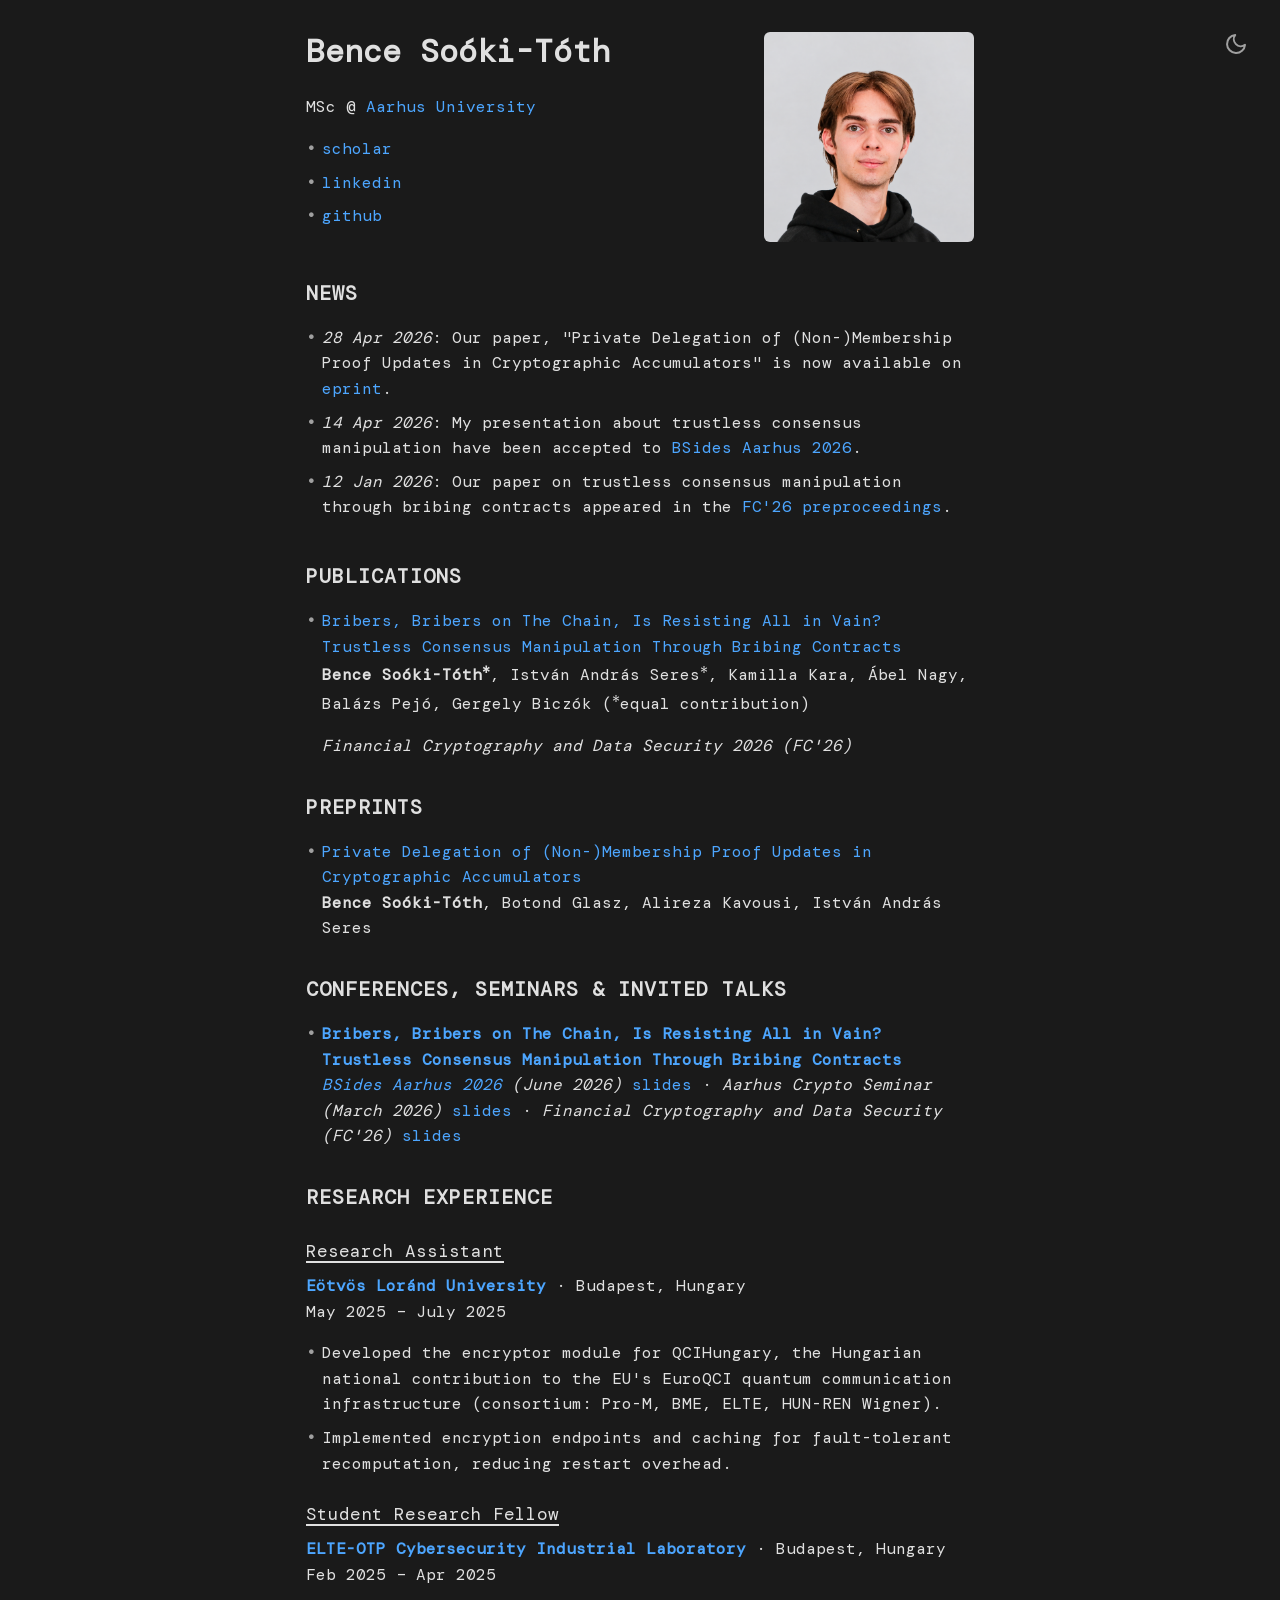
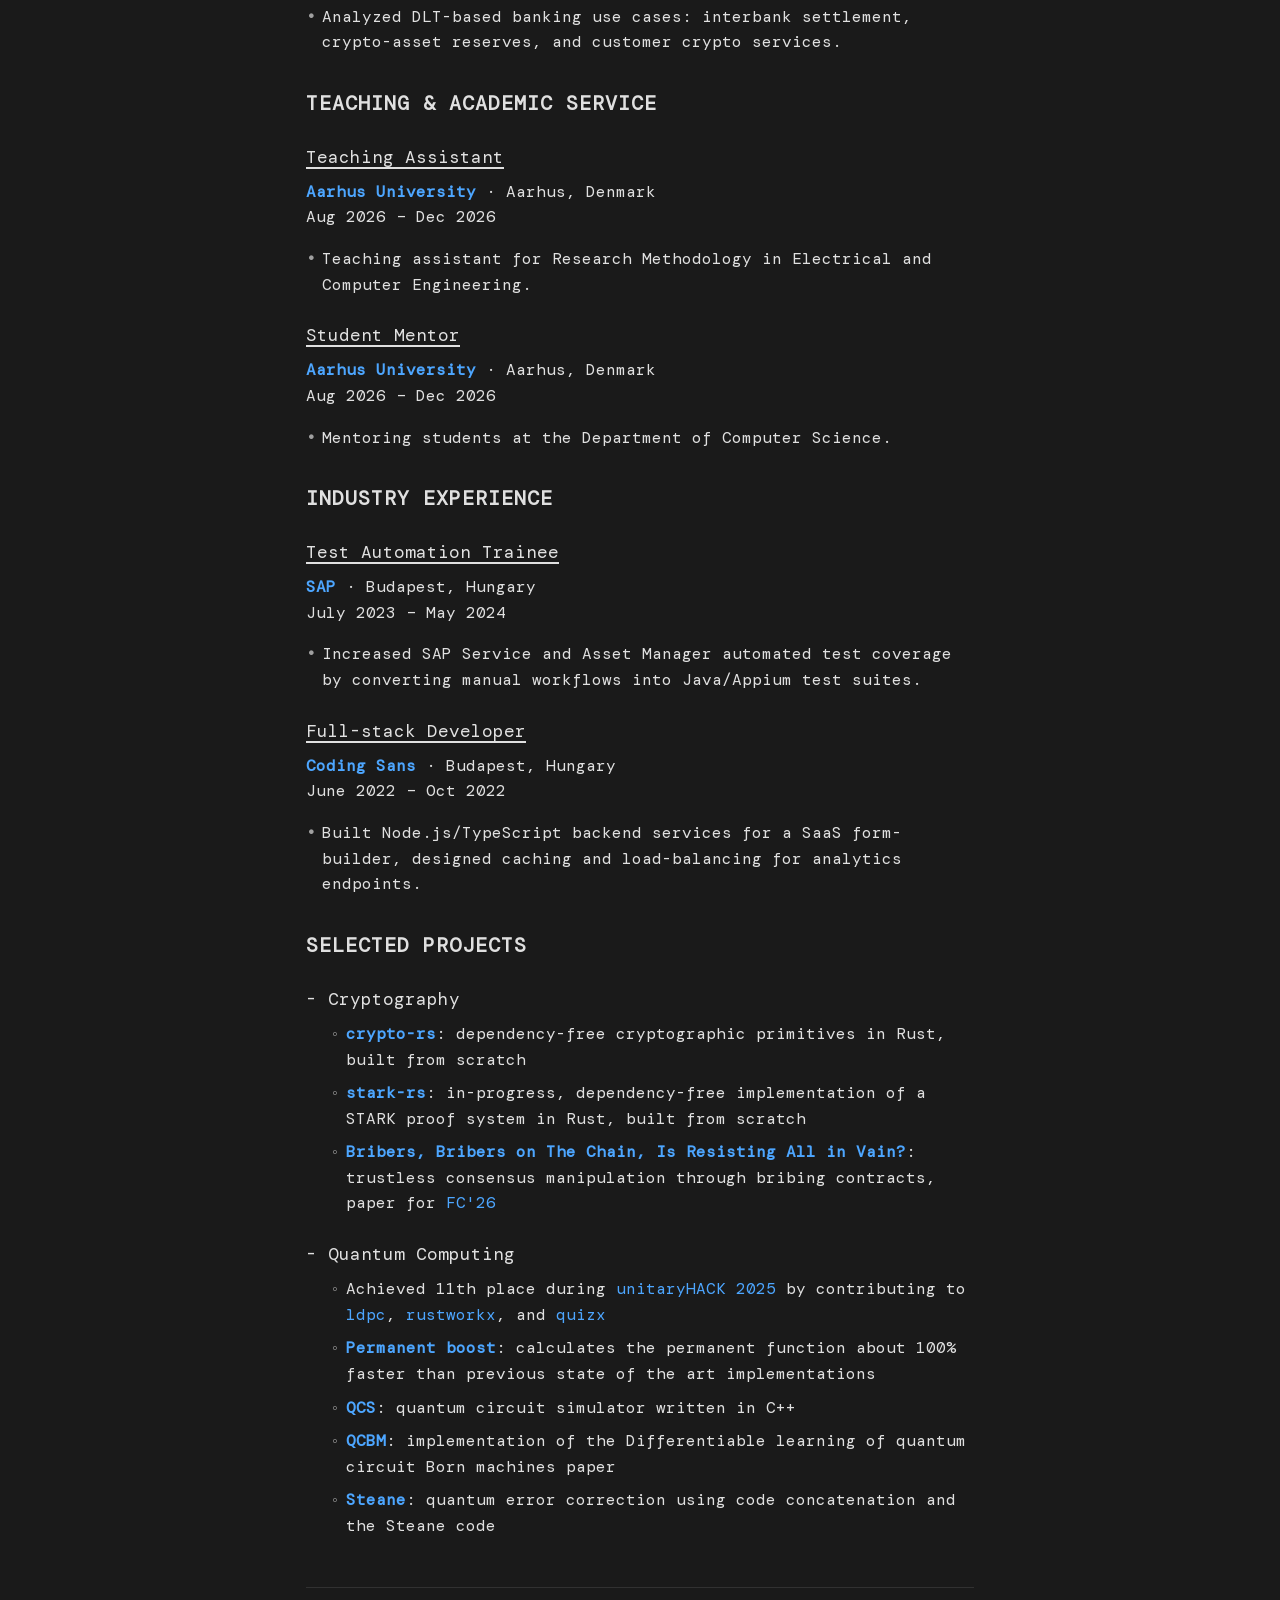
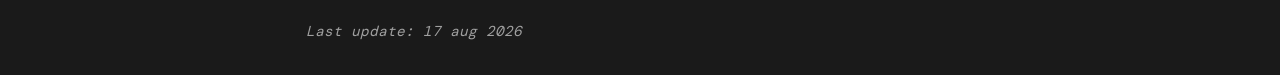
==== index.html @ 39c0cb00 "Deploy bencesookitoth/bencesookitoth.github.io to bencesookitoth/bencesookitoth.github.io:gh-pages" ====
<!DOCTYPE html>
<html lang="en">
<head>
  
  
  
  
  
    
      
        
      
    
    
      
    
    
  

    <meta charset="UTF-8">
    <meta name="viewport" content="width=device-width, initial-scale=1.0">
    <link rel="stylesheet" href="https://bencesookitoth.github.io/style.css">

  <title>Bence Soóki-Tóth</title>
  <meta name="description" content="MSc student at Aarhus University and researcher at Eötvös Loránd University, working at the intersection of cryptography and game theory.">
    <meta name="author" content="Bence Soóki-Tóth">
  <meta name="keywords" content="Bence Soóki-Tóth, Bence Sooki-Toth, Bence Soóki Tóth, Bence Sooki Toth, Bence Sookitoth, cryptography, zero-knowledge proofs, ZK, STARK, formal verification, quantum computing, blockchain, Rust, researcher">
  <link rel="canonical" href="https://bencesookitoth.github.io/">
    
    

    <!-- Preferred search result thumbnail -->
    <meta name="robots" content="max-image-preview:large">
    <meta name="thumbnail" content="https://bencesookitoth.github.io/Bence_Sooki_Toth_480.jpeg">

    <!-- Open Graph -->
    <meta property="og:type" content="website">
    <meta property="og:url" content="https://bencesookitoth.github.io/">
    <meta property="og:title" content="Bence Soóki-Tóth">
    <meta property="og:description" content="MSc student at Aarhus University and researcher at Eötvös Loránd University, working at the intersection of cryptography and game theory.">
    <meta property="og:site_name" content="Bence Soóki-Tóth">
    <meta property="og:locale" content="en_US">
    <meta property="og:image" content="https://bencesookitoth.github.io/Bence_Sooki_Toth_480.jpeg">
    <meta property="og:image:width" content="1254">
    <meta property="og:image:height" content="1254">
    <meta property="og:image:type" content="image/jpeg">
    <meta property="og:image:alt" content="Bence Soóki-Tóth">

    <!-- Twitter -->
    <meta name="twitter:card" content="summary">
    <meta name="twitter:url" content="https://bencesookitoth.github.io/">
    <meta name="twitter:title" content="Bence Soóki-Tóth">
    <meta name="twitter:description" content="MSc student at Aarhus University and researcher at Eötvös Loránd University, working at the intersection of cryptography and game theory.">
    <meta name="twitter:creator" content="@bencesookitoth">
    <meta name="twitter:image" content="https://bencesookitoth.github.io/Bence_Sooki_Toth_480.jpeg">
    <meta name="twitter:image:alt" content="Bence Soóki-Tóth">
    
    <!-- Structured Data -->
    <script type="application/ld+json">
    {
      "@context": "https://schema.org",
      "@graph": [
        {
          "@type": "ProfilePage",
          "@id": "https://bencesookitoth.github.io/#profilepage",
          "url": "https://bencesookitoth.github.io/",
          "name": "Bence Soóki-Tóth",
          "mainEntity": { "@id": "https://bencesookitoth.github.io/#person" },
          "primaryImageOfPage": { "@id": "https://bencesookitoth.github.io/#photo" }
        },
        {
          "@type": "Person",
          "@id": "https://bencesookitoth.github.io/#person",
          "name": "Bence Soóki-Tóth",
          "alternateName": ["Bence Sooki-Toth", "Bence Soóki Tóth", "Bence Sooki Toth", "Bence Sookitoth"],
          "url": "https://bencesookitoth.github.io/",
          "image": {
            "@type": "ImageObject",
            "@id": "https://bencesookitoth.github.io/#photo",
            "url": "https://bencesookitoth.github.io/Bence_Sooki_Toth_480.jpeg",
            "contentUrl": "https://bencesookitoth.github.io/Bence_Sooki_Toth_480.jpeg",
            "width": 1254,
            "height": 1254,
            "caption": "Bence Soóki-Tóth"
          },
          "description": "MSc student at Aarhus University and researcher at Eötvös Loránd University, working at the intersection of cryptography and game theory.",
          "sameAs": [
            "https://github.com/bencesookitoth",
            "https://x.com/bencesookitoth",
            "https://scholar.google.com/citations?user=pHUa0aQAAAAJ"
          ],
          "jobTitle": ["Cryptography Researcher", "Research Assistant"],
          "worksFor": {
            "@type": "CollegeOrUniversity",
            "name": "Eötvös Loránd University",
            "url": "https://www.elte.hu/en/"
          },
          "affiliation": [
            {
              "@type": "CollegeOrUniversity",
              "name": "Aarhus University",
              "url": "https://cs.au.dk/"
            },
            {
              "@type": "CollegeOrUniversity",
              "name": "Eötvös Loránd University",
              "url": "https://www.elte.hu/en/"
            }
          ],
          "knowsAbout": [
            "Cryptoeconomics",
            "Mechanism Design",
            "Consensus Protocols",
            "Cryptography",
            "Zero-Knowledge Proofs",
            "Proof Systems",
            "Multi-Party Computation",
            "Cryptographic Accumulators",
            "Post-Quantum Cryptography",
            "Formal Verification",
            "Quantum Computing",
            "Blockchain Technology"
          ]
        },
        {
          "@type": "ScholarlyArticle",
          "name": "Bribers, Bribers on The Chain, Is Resisting All in Vain? Trustless Consensus Manipulation Through Bribing Contracts",
          "url": "https://fc26.ifca.ai/preproceedings/95.pdf",
          "sameAs": "https://eprint.iacr.org/2025/1719",
          "datePublished": "2026",
          "author": [
            { "@id": "https://bencesookitoth.github.io/#person" },
            { "@type": "Person", "name": "István András Seres" },
            { "@type": "Person", "name": "Kamilla Kara" },
            { "@type": "Person", "name": "Ábel Nagy" },
            { "@type": "Person", "name": "Balázs Pejó" },
            { "@type": "Person", "name": "Gergely Biczók" }
          ],
          "isPartOf": {
            "@type": "PublicationEvent",
            "name": "Financial Cryptography and Data Security 2026 (FC'26)"
          }
        },
        {
          "@type": "ScholarlyArticle",
          "name": "Private Delegation of (Non-)Membership Proof Updates in Cryptographic Accumulators",
          "url": "https://eprint.iacr.org/2026/832",
          "datePublished": "2026-04-28",
          "creativeWorkStatus": "Preprint",
          "author": [
            { "@id": "https://bencesookitoth.github.io/#person" },
            { "@type": "Person", "name": "Botond Glasz" },
            { "@type": "Person", "name": "Alireza Kavousi" },
            { "@type": "Person", "name": "István András Seres" }
          ]
        }
      ]
    }
    </script>
    
    <!-- Favicon -->
    <link rel="icon" type="image/svg+xml" href="https://bencesookitoth.github.io/favicon.svg">
    
    <!-- Font (self-hosted, see @font-face in style.css) -->
    <link rel="preload" href="https://bencesookitoth.github.io/fonts/dm-mono-latin.woff2" as="font" type="font/woff2" crossorigin>
</head>
<body>
    <div class="container">
        <!-- Sticky theme toggle -->
        <div class="theme-toggle-wrapper">
            <button class="theme-toggle" aria-label="Toggle theme">
                <svg class="theme-toggle-icon icon-moon" viewBox="0 0 24 24" fill="none" stroke="currentColor" stroke-width="2" stroke-linecap="round" stroke-linejoin="round" aria-hidden="true">
                    <path d="M21 12.79A9 9 0 1 1 11.21 3 7 7 0 0 0 21 12.79z"/>
                </svg>
                <svg class="theme-toggle-icon icon-sun" viewBox="0 0 24 24" fill="none" stroke="currentColor" stroke-width="2" stroke-linecap="round" stroke-linejoin="round" aria-hidden="true">
                    <circle cx="12" cy="12" r="5"/>
                    <line x1="12" y1="1" x2="12" y2="3"/>
                    <line x1="12" y1="21" x2="12" y2="23"/>
                    <line x1="4.22" y1="4.22" x2="5.64" y2="5.64"/>
                    <line x1="18.36" y1="18.36" x2="19.78" y2="19.78"/>
                    <line x1="1" y1="12" x2="3" y2="12"/>
                    <line x1="21" y1="12" x2="23" y2="12"/>
                    <line x1="4.22" y1="19.78" x2="5.64" y2="18.36"/>
                    <line x1="18.36" y1="5.64" x2="19.78" y2="4.22"/>
                </svg>
            </button>
        </div>

        <main>
            
<div class="content">
    <div class="intro">
<div class="intro-text">
<h1 id="bence-sooki-toth">Bence Soóki-Tóth</h1>
<p>MSc @ <a rel="external" href="https://cs.au.dk/research/cryptography-and-cyber-security">Aarhus University</a></p>
<ul>
<li><a rel="external" href="https://scholar.google.com/citations?user=pHUa0aQAAAAJ&amp;hl=en&amp;authuser=2">scholar</a></li>
<li><a rel="external" href="https://www.linkedin.com/in/stbence/">linkedin</a></li>
<li><a rel="external" href="https://github.com/bencesookitoth">github</a></li>
</ul>
</div>
<img class="intro-photo" src="/Bence_Sooki_Toth_480.jpeg" alt="Bence Soóki-Tóth" width="160" height="160">
</div>
<h2 id="news">NEWS</h2>
<ul>
<li><em>28 Apr 2026</em>: Our paper, "Private Delegation of (Non-)Membership Proof Updates in Cryptographic Accumulators" is now available on <a rel="external" href="https://eprint.iacr.org/2026/832">eprint</a>.</li>
<li><em>14 Apr 2026</em>: My presentation about trustless consensus manipulation have been accepted to <a rel="external" href="https://bsidesaarhus.dk/">BSides Aarhus 2026</a>.</li>
<li><em>12 Jan 2026</em>: Our paper on trustless consensus manipulation through bribing contracts appeared in the <a rel="external" href="https://fc26.ifca.ai/preproceedings/95.pdf">FC'26 preproceedings</a>.</li>
<li><em>21 Sep 2025</em>: Our paper on trustless consensus manipulation through bribing contracts is now available on <a rel="external" href="https://eprint.iacr.org/2025/1719">eprint</a>.</li>
<li><em>28 May - 11 Jun 2025</em>: Achieved 11th at <a rel="external" href="https://unitaryhack.dev/hackers/0xsooki/">unitaryHACK 2025</a> with contributions to open-source quantum computing projects.</li>
</ul>
<h2 id="publications">PUBLICATIONS</h2>
<ul>
<li>
<p><a rel="external" href="https://fc26.ifca.ai/preproceedings/95.pdf">Bribers, Bribers on The Chain, Is Resisting All in Vain? Trustless Consensus Manipulation Through Bribing Contracts</a><br />
<strong>Bence Soóki-Tóth<sup>*</sup></strong>, István András Seres<sup>*</sup>, Kamilla Kara, Ábel Nagy, Balázs Pejó, Gergely Biczók (<sup>*</sup>equal contribution)</p>
<p><em>Financial Cryptography and Data Security 2026 (FC'26)</em></p>
</li>
</ul>
<h2 id="preprints">PREPRINTS</h2>
<ul>
<li><a rel="external" href="https://eprint.iacr.org/2026/832.pdf">Private Delegation of (Non-)Membership Proof Updates in Cryptographic Accumulators</a><br />
<strong>Bence Soóki-Tóth</strong>, Botond Glasz, Alireza Kavousi, István András Seres</li>
</ul>
<h2 id="conferences-seminars-invited-talks">CONFERENCES, SEMINARS &amp; INVITED TALKS</h2>
<ul>
<li><strong><a rel="external" href="https://fc26.ifca.ai/preproceedings/95.pdf">Bribers, Bribers on The Chain, Is Resisting All in Vain? Trustless Consensus Manipulation Through Bribing Contracts</a></strong><br />
<em><a rel="external" href="https://bsidesaarhus.dk/">BSides Aarhus 2026</a> (June 2026)</em> <a href="/Bence_Sooki_Toth_bsides_consensus_manipulation.pdf">slides</a> · <em>Aarhus Crypto Seminar (March 2026)</em> <a href="/Bribers_AU_Crypto_Seminar.pdf">slides</a> · <em>Financial Cryptography and Data Security (FC'26)</em> <a href="/Bribers_FC.pdf">slides</a></li>
</ul>
<h2 id="research-experience">RESEARCH EXPERIENCE</h2>
<h3 id="research-assistant"><span class="job-title-underline">Research Assistant</span></h3>
<p><strong><a rel="external" href="https://www.elte.hu/en/">Eötvös Loránd University</a></strong> · Budapest, Hungary<br />
May 2025 – July 2025</p>
<ul>
<li>Developed the encryptor module for QCIHungary, the Hungarian national contribution to the EU's EuroQCI quantum communication infrastructure (consortium: Pro-M, BME, ELTE, HUN-REN Wigner).</li>
<li>Implemented encryption endpoints and caching for fault-tolerant recomputation, reducing restart overhead.</li>
</ul>
<h3 id="student-research-fellow"><span class="job-title-underline">Student Research Fellow</span></h3>
<p><strong><a rel="external" href="https://otpsecuritylab.inf.elte.hu/en">ELTE-OTP Cybersecurity Industrial Laboratory</a></strong> · Budapest, Hungary<br />
Feb 2025 – Apr 2025</p>
<ul>
<li>Analyzed DLT-based banking use cases: interbank settlement, crypto-asset reserves, and customer crypto services.</li>
</ul>
<h2 id="teaching-academic-service">TEACHING &amp; ACADEMIC SERVICE</h2>
<h3 id="teaching-assistant"><span class="job-title-underline">Teaching Assistant</span></h3>
<p><strong><a rel="external" href="https://ece.au.dk/en">Aarhus University</a></strong> · Aarhus, Denmark<br />
Aug 2026 – Dec 2026</p>
<ul>
<li>Teaching assistant for Research Methodology in Electrical and Computer Engineering.</li>
</ul>
<h3 id="student-mentor"><span class="job-title-underline">Student Mentor</span></h3>
<p><strong><a rel="external" href="https://cs.au.dk/">Aarhus University</a></strong> · Aarhus, Denmark<br />
Aug 2026 – Dec 2026</p>
<ul>
<li>Mentoring students at the Department of Computer Science.</li>
</ul>
<h2 id="industry-experience">INDUSTRY EXPERIENCE</h2>
<h3 id="test-automation-trainee"><span class="job-title-underline">Test Automation Trainee</span></h3>
<p><strong><a rel="external" href="https://www.sap.com/hungary/index.html">SAP</a></strong> · Budapest, Hungary<br />
July 2023 – May 2024</p>
<ul>
<li>Increased SAP Service and Asset Manager automated test coverage by converting manual workflows into Java/Appium test suites.</li>
</ul>
<h3 id="full-stack-developer"><span class="job-title-underline">Full-stack Developer</span></h3>
<p><strong><a rel="external" href="https://codingsans.com/">Coding Sans</a></strong> · Budapest, Hungary<br />
June 2022 – Oct 2022</p>
<ul>
<li>Built Node.js/TypeScript backend services for a SaaS form-builder, designed caching and load-balancing for analytics endpoints.</li>
</ul>
<h2 id="selected-projects">SELECTED PROJECTS</h2>
<h3 id="cryptography">- Cryptography</h3>
<ul>
<li><strong><a rel="external" href="https://github.com/bencesookitoth/crypto-rs">crypto-rs</a></strong>: dependency-free cryptographic primitives in Rust, built from scratch</li>
<li><strong><a rel="external" href="https://github.com/bencesookitoth/stark-rs">stark-rs</a></strong>: in-progress, dependency-free implementation of a STARK proof system in Rust, built from scratch</li>
<li><strong><a rel="external" href="https://eprint.iacr.org/2025/1719">Bribers, Bribers on The Chain, Is Resisting All in Vain?</a></strong>: trustless consensus manipulation through bribing contracts, paper for <a rel="external" href="https://fc26.ifca.ai/">FC'26</a></li>
</ul>
<h3 id="quantum-computing">- Quantum Computing</h3>
<ul>
<li>Achieved 11th place during <a rel="external" href="https://unitaryhack.dev/hackers/0xsooki/">unitaryHACK 2025</a> by contributing to <a rel="external" href="https://github.com/quantumgizmos/ldpc">ldpc</a>, <a rel="external" href="https://github.com/Qiskit/rustworkx">rustworkx</a>, and <a rel="external" href="https://github.com/zxcalc/quizx">quizx</a></li>
<li><strong><a rel="external" href="https://github.com/bencesookitoth/permanent-boost">Permanent boost</a></strong>: calculates the permanent function about 100% faster than previous state of the art implementations</li>
<li><strong><a rel="external" href="https://github.com/bencesookitoth/qcs">QCS</a></strong>: quantum circuit simulator written in C++</li>
<li><strong><a rel="external" href="https://github.com/bencesookitoth/qcbm">QCBM</a></strong>: implementation of the Differentiable learning of quantum circuit Born machines paper</li>
<li><strong><a rel="external" href="https://github.com/bencesookitoth/steane">Steane</a></strong>: quantum error correction using code concatenation and the Steane code</li>
</ul>

</div>

        </main>

        <footer>
            
            <p class="last-update">Last update: 17 aug 2026</p>
            
        </footer>
    </div>

    <script>
        // Theme toggle functionality
        const themeToggle = document.querySelector('.theme-toggle');
        const body = document.body;

        const savedTheme = localStorage.getItem('theme') || 'dark';
        body.classList.add(savedTheme + '-theme');

        themeToggle.addEventListener('click', () => {
            const currentTheme = body.classList.contains('light-theme') ? 'light' : 'dark';
            const newTheme = currentTheme === 'light' ? 'dark' : 'light';

            body.classList.remove(currentTheme + '-theme');
            body.classList.add(newTheme + '-theme');

            localStorage.setItem('theme', newTheme);
        });

          function initNewsScroller() {
            const newsHeading = Array.from(document.querySelectorAll('h2')).find(
              (heading) => heading.textContent.trim().toLowerCase() === 'news'
            );

            if (!newsHeading) {
              return;
            }

            const newsList = newsHeading.nextElementSibling;
            if (!newsList || newsList.tagName !== 'UL') {
              return;
            }

            const newsItems = Array.from(newsList.children).filter((item) => item.tagName === 'LI');

            newsList.classList.remove('news-scrollable');
            newsList.style.maxHeight = '';

            if (newsItems.length <= 3) {
              return;
            }

            const maxHeight = newsItems.slice(0, 3).reduce((totalHeight, item) => {
              const itemStyles = window.getComputedStyle(item);
              const marginBottom = parseFloat(itemStyles.marginBottom) || 0;
              return totalHeight + item.getBoundingClientRect().height + marginBottom;
            }, 0);

            newsList.classList.add('news-scrollable');
            newsList.style.maxHeight = `${maxHeight}px`;
          }

          initNewsScroller();
          window.addEventListener('resize', initNewsScroller);
        
    </script>
</body>
</html>
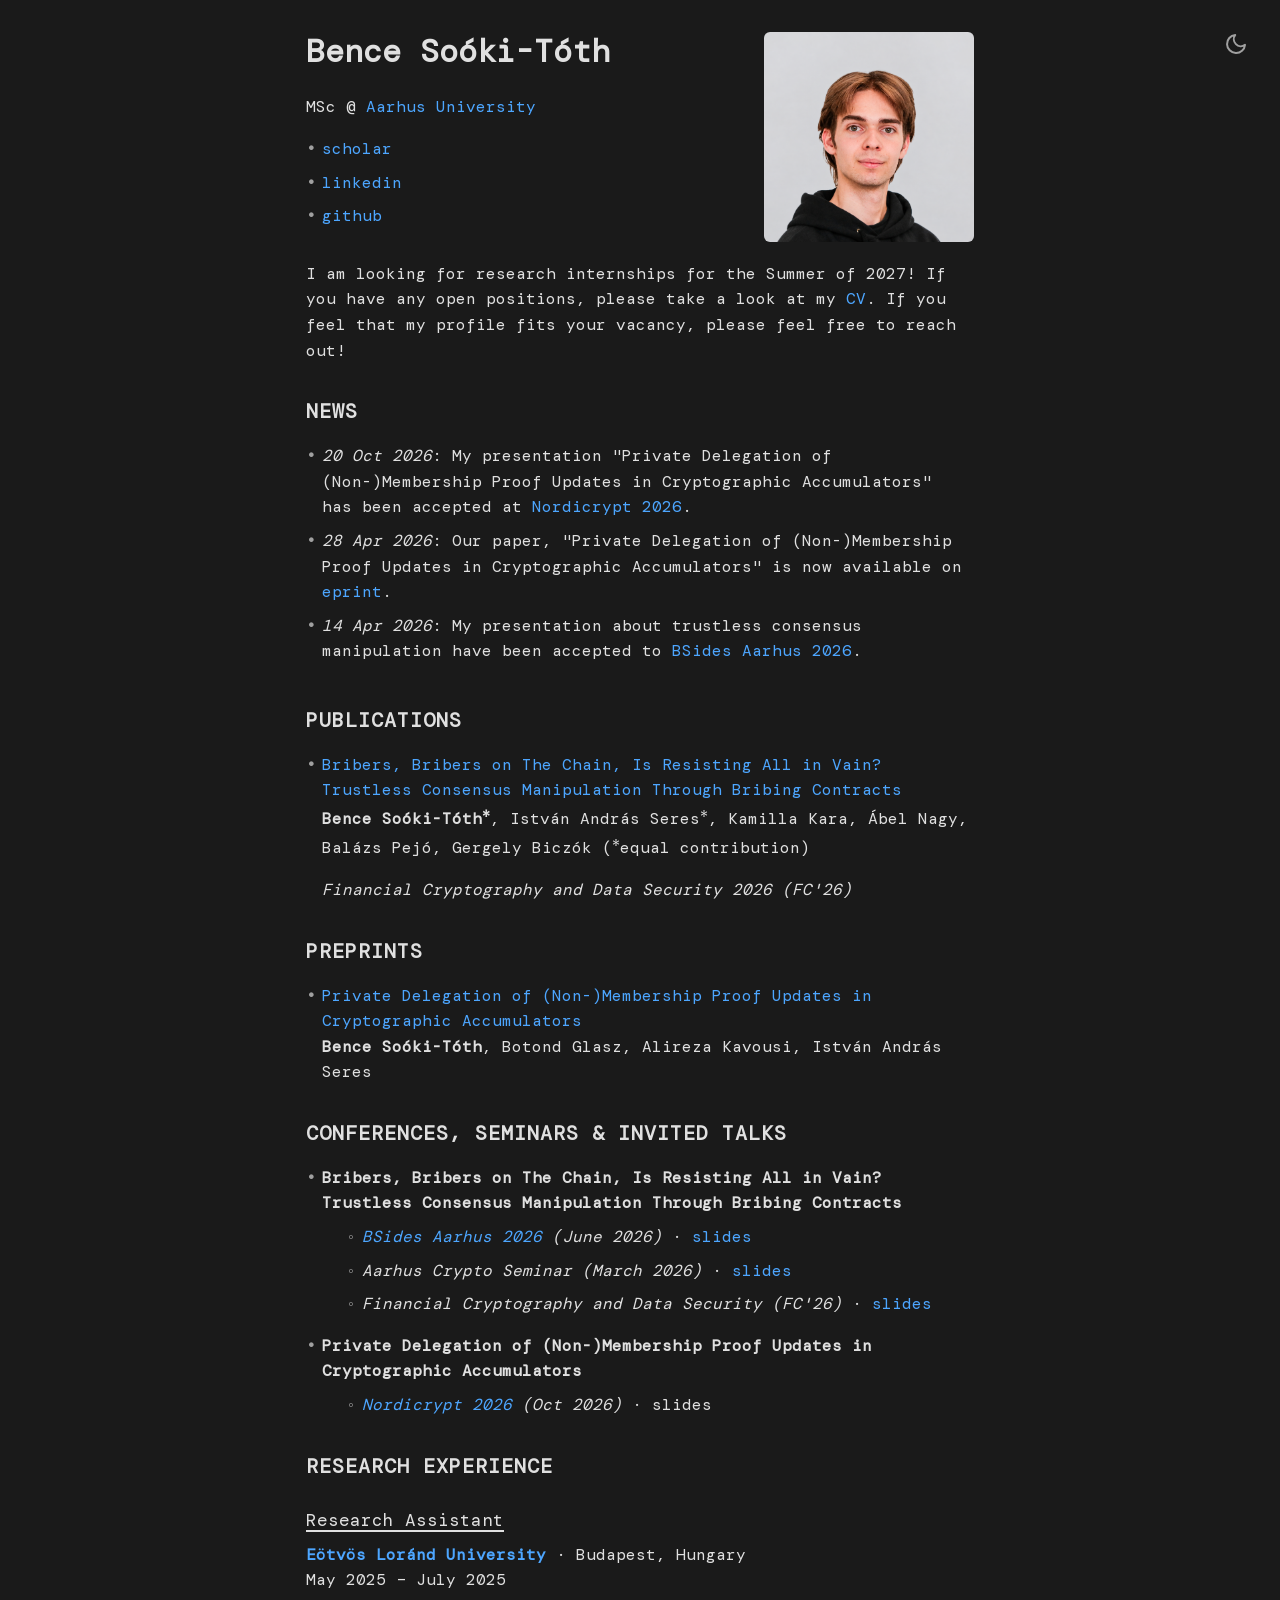
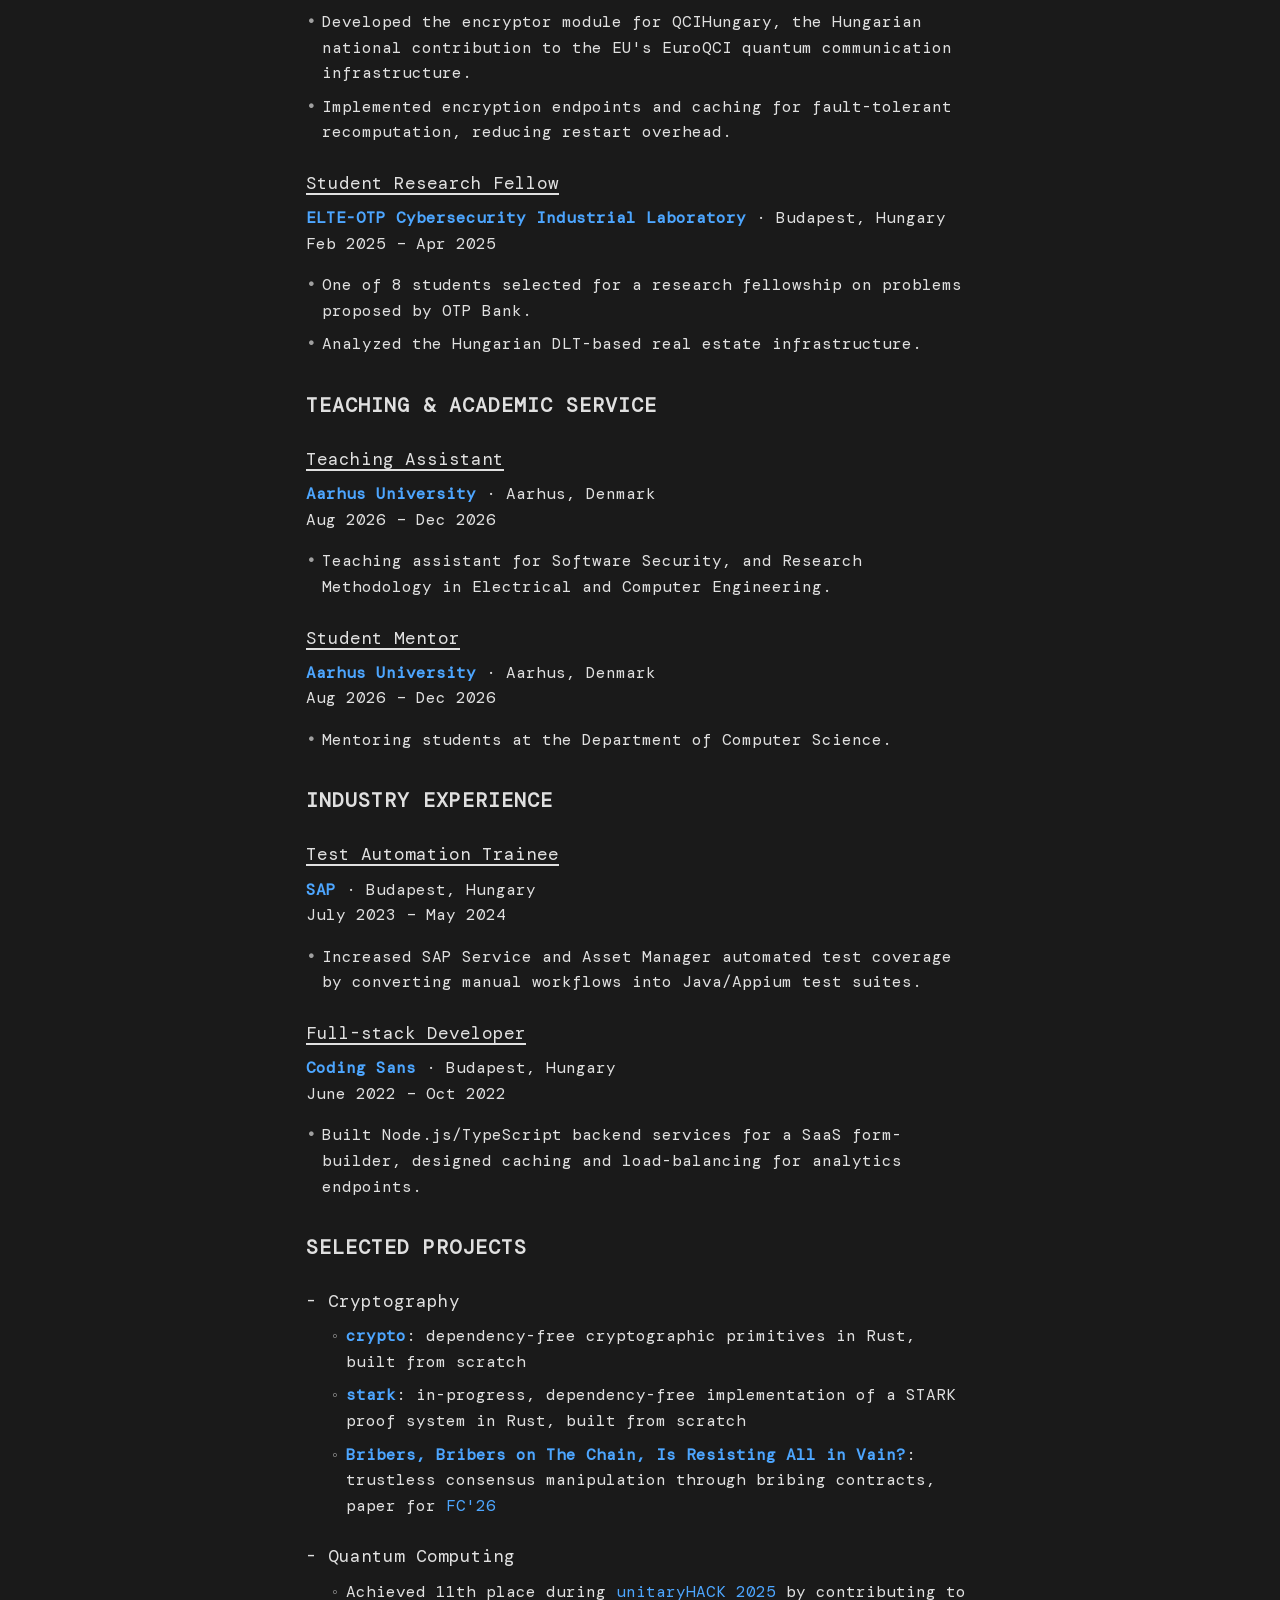
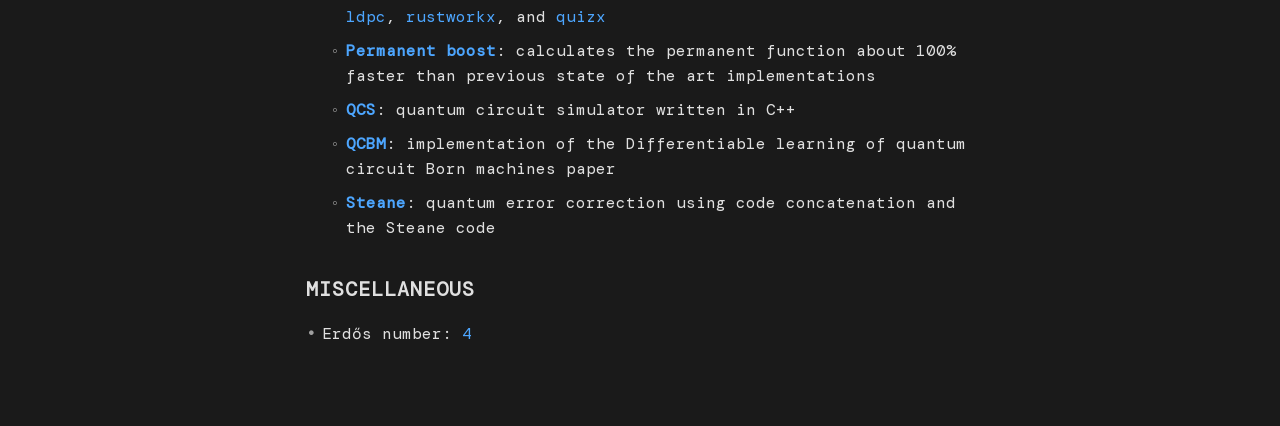
==== commit 17227171: "Deploy bencesookitoth/bencesookitoth.github.io to bencesookitoth/bencesookitoth.github.io:gh-pages" ====
--- a/index.html
+++ b/index.html
@@ -158,8 +158,10 @@
     }
     </script>
     
-    <!-- Favicon -->
+    <!-- Favicon (sizes are multiples of 48px, as Google Search requires) -->
+    <link rel="icon" href="https://bencesookitoth.github.io/favicon.ico" sizes="16x16 32x32 48x48">
     <link rel="icon" type="image/svg+xml" href="https://bencesookitoth.github.io/favicon.svg">
+    <link rel="icon" type="image/png" sizes="192x192" href="https://bencesookitoth.github.io/favicon-192x192.png">
     
     <!-- Font (self-hosted, see @font-face in style.css) -->
     <link rel="preload" href="https://bencesookitoth.github.io/fonts/dm-mono-latin.woff2" as="font" type="font/woff2" crossorigin>
@@ -192,7 +194,7 @@
     <div class="intro">
 <div class="intro-text">
 <h1 id="bence-sooki-toth">Bence Soóki-Tóth</h1>
-<p>MSc @ <a rel="external" href="https://cs.au.dk/research/cryptography-and-cyber-security">Aarhus University</a></p>
+<p>MSc @ <a rel="external" href="https://cs.au.dk/">Aarhus University</a></p>
 <ul>
 <li><a rel="external" href="https://scholar.google.com/citations?user=pHUa0aQAAAAJ&amp;hl=en&amp;authuser=2">scholar</a></li>
 <li><a rel="external" href="https://www.linkedin.com/in/stbence/">linkedin</a></li>
@@ -201,8 +203,10 @@
 </div>
 <img class="intro-photo" src="/Bence_Sooki_Toth_480.jpeg" alt="Bence Soóki-Tóth" width="160" height="160">
 </div>
+<p>I am looking for research internships for the Summer of 2027! If you have any open positions, please take a look at my <a href="/Bence_Sooki_Toth_CV.pdf">CV</a>. If you feel that my profile fits your vacancy, please feel free to reach out!</p>
 <h2 id="news">NEWS</h2>
 <ul>
+<li><em>20 Oct 2026</em>: My presentation "Private Delegation of (Non-)Membership Proof Updates in Cryptographic Accumulators" has been accepted at <a rel="external" href="https://www.nordicrypt.com/nordicrypt-fall-2026">Nordicrypt 2026</a>.</li>
 <li><em>28 Apr 2026</em>: Our paper, "Private Delegation of (Non-)Membership Proof Updates in Cryptographic Accumulators" is now available on <a rel="external" href="https://eprint.iacr.org/2026/832">eprint</a>.</li>
 <li><em>14 Apr 2026</em>: My presentation about trustless consensus manipulation have been accepted to <a rel="external" href="https://bsidesaarhus.dk/">BSides Aarhus 2026</a>.</li>
 <li><em>12 Jan 2026</em>: Our paper on trustless consensus manipulation through bribing contracts appeared in the <a rel="external" href="https://fc26.ifca.ai/preproceedings/95.pdf">FC'26 preproceedings</a>.</li>
@@ -224,29 +228,40 @@
 </ul>
 <h2 id="conferences-seminars-invited-talks">CONFERENCES, SEMINARS &amp; INVITED TALKS</h2>
 <ul>
-<li><strong><a rel="external" href="https://fc26.ifca.ai/preproceedings/95.pdf">Bribers, Bribers on The Chain, Is Resisting All in Vain? Trustless Consensus Manipulation Through Bribing Contracts</a></strong><br />
-<em><a rel="external" href="https://bsidesaarhus.dk/">BSides Aarhus 2026</a> (June 2026)</em> <a href="/Bence_Sooki_Toth_bsides_consensus_manipulation.pdf">slides</a> · <em>Aarhus Crypto Seminar (March 2026)</em> <a href="/Bribers_AU_Crypto_Seminar.pdf">slides</a> · <em>Financial Cryptography and Data Security (FC'26)</em> <a href="/Bribers_FC.pdf">slides</a></li>
+<li><strong>Bribers, Bribers on The Chain, Is Resisting All in Vain? Trustless Consensus Manipulation Through Bribing Contracts</strong>
+<ul>
+<li><em><a rel="external" href="https://bsidesaarhus.dk/">BSides Aarhus 2026</a> (June 2026)</em> · <a href="/Bence_Sooki_Toth_bsides_consensus_manipulation.pdf">slides</a></li>
+<li><em>Aarhus Crypto Seminar (March 2026)</em> · <a href="/Bribers_AU_Crypto_Seminar.pdf">slides</a></li>
+<li><em>Financial Cryptography and Data Security (FC'26)</em> · <a href="/Bribers_FC.pdf">slides</a></li>
+</ul>
+</li>
+<li><strong>Private Delegation of (Non-)Membership Proof Updates in Cryptographic Accumulators</strong>
+<ul>
+<li><em><a rel="external" href="https://www.nordicrypt.com/nordicrypt-fall-2026/">Nordicrypt 2026</a> (Oct 2026)</em> · slides</li>
+</ul>
+</li>
 </ul>
 <h2 id="research-experience">RESEARCH EXPERIENCE</h2>
 <h3 id="research-assistant"><span class="job-title-underline">Research Assistant</span></h3>
 <p><strong><a rel="external" href="https://www.elte.hu/en/">Eötvös Loránd University</a></strong> · Budapest, Hungary<br />
 May 2025 – July 2025</p>
 <ul>
-<li>Developed the encryptor module for QCIHungary, the Hungarian national contribution to the EU's EuroQCI quantum communication infrastructure (consortium: Pro-M, BME, ELTE, HUN-REN Wigner).</li>
+<li>Developed the encryptor module for QCIHungary, the Hungarian national contribution to the EU's EuroQCI quantum communication infrastructure.</li>
 <li>Implemented encryption endpoints and caching for fault-tolerant recomputation, reducing restart overhead.</li>
 </ul>
 <h3 id="student-research-fellow"><span class="job-title-underline">Student Research Fellow</span></h3>
 <p><strong><a rel="external" href="https://otpsecuritylab.inf.elte.hu/en">ELTE-OTP Cybersecurity Industrial Laboratory</a></strong> · Budapest, Hungary<br />
 Feb 2025 – Apr 2025</p>
 <ul>
-<li>Analyzed DLT-based banking use cases: interbank settlement, crypto-asset reserves, and customer crypto services.</li>
+<li>One of 8 students selected for a research fellowship on problems proposed by OTP Bank.</li>
+<li>Analyzed the Hungarian DLT-based real estate infrastructure.</li>
 </ul>
 <h2 id="teaching-academic-service">TEACHING &amp; ACADEMIC SERVICE</h2>
 <h3 id="teaching-assistant"><span class="job-title-underline">Teaching Assistant</span></h3>
 <p><strong><a rel="external" href="https://ece.au.dk/en">Aarhus University</a></strong> · Aarhus, Denmark<br />
 Aug 2026 – Dec 2026</p>
 <ul>
-<li>Teaching assistant for Research Methodology in Electrical and Computer Engineering.</li>
+<li>Teaching assistant for Software Security, and Research Methodology in Electrical and Computer Engineering.</li>
 </ul>
 <h3 id="student-mentor"><span class="job-title-underline">Student Mentor</span></h3>
 <p><strong><a rel="external" href="https://cs.au.dk/">Aarhus University</a></strong> · Aarhus, Denmark<br />
@@ -270,8 +285,8 @@
 <h2 id="selected-projects">SELECTED PROJECTS</h2>
 <h3 id="cryptography">- Cryptography</h3>
 <ul>
-<li><strong><a rel="external" href="https://github.com/bencesookitoth/crypto-rs">crypto-rs</a></strong>: dependency-free cryptographic primitives in Rust, built from scratch</li>
-<li><strong><a rel="external" href="https://github.com/bencesookitoth/stark-rs">stark-rs</a></strong>: in-progress, dependency-free implementation of a STARK proof system in Rust, built from scratch</li>
+<li><strong><a rel="external" href="https://github.com/bencesookitoth/crypto">crypto</a></strong>: dependency-free cryptographic primitives in Rust, built from scratch</li>
+<li><strong><a rel="external" href="https://github.com/bencesookitoth/stark">stark</a></strong>: in-progress, dependency-free implementation of a STARK proof system in Rust, built from scratch</li>
 <li><strong><a rel="external" href="https://eprint.iacr.org/2025/1719">Bribers, Bribers on The Chain, Is Resisting All in Vain?</a></strong>: trustless consensus manipulation through bribing contracts, paper for <a rel="external" href="https://fc26.ifca.ai/">FC'26</a></li>
 </ul>
 <h3 id="quantum-computing">- Quantum Computing</h3>
@@ -282,16 +297,14 @@
 <li><strong><a rel="external" href="https://github.com/bencesookitoth/qcbm">QCBM</a></strong>: implementation of the Differentiable learning of quantum circuit Born machines paper</li>
 <li><strong><a rel="external" href="https://github.com/bencesookitoth/steane">Steane</a></strong>: quantum error correction using code concatenation and the Steane code</li>
 </ul>
+<h2 id="miscellaneous">MISCELLANEOUS</h2>
+<ul>
+<li>Erdős number: <a rel="external" href="https://www.csauthors.net/distance/paul-erdos/bence-sooki-toth">4</a></li>
+</ul>
 
 </div>
 
         </main>
-
-        <footer>
-            
-            <p class="last-update">Last update: 17 aug 2026</p>
-            
-        </footer>
     </div>
 
     <script>
